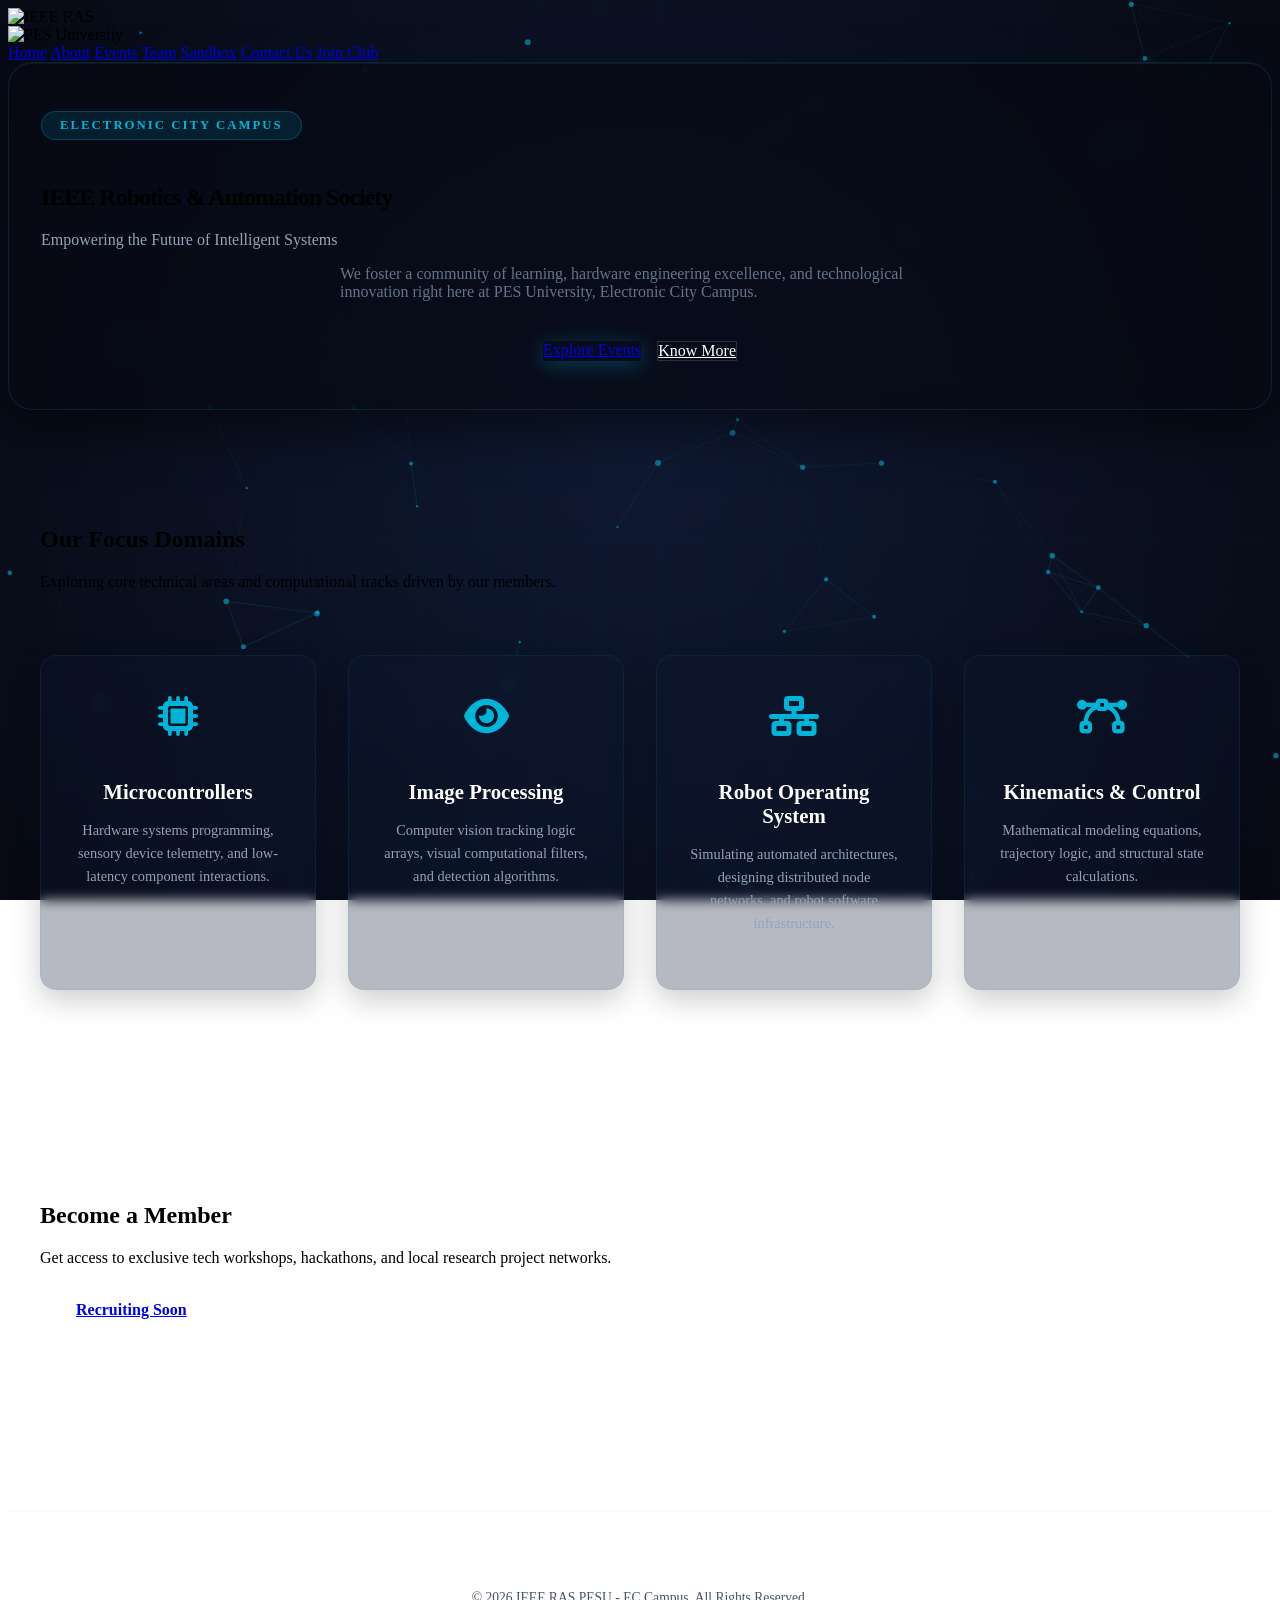
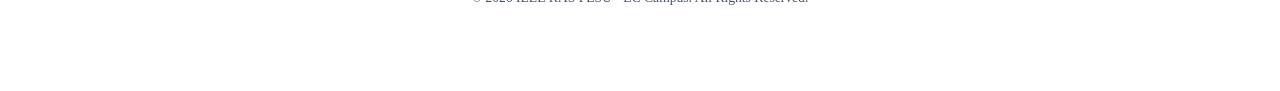
==== templates/index.html @ 51c17a62 "Change recruitment link text from 'We are Recruiting' to 'Recruiting Soon'" ====
<!DOCTYPE html>
<html lang="en">
<head>
    <meta charset="UTF-8">
    <meta name="viewport" content="width=device-width, initial-scale=1.0">
    <title>IEEE RAS EC Campus | Home</title>
    <link rel="stylesheet" href="{{ url_for('static', filename='style.css') }}">
    <link rel="preconnect" href="https://fonts.googleapis.com">
    <link rel="preconnect" href="https://fonts.gstatic.com" crossorigin>
    <link href="https://fonts.googleapis.com/css2?family=Plus+Jakarta+Sans:wght@400;500;600;700;800&display=swap" rel="stylesheet">
    <link rel="stylesheet" href="https://cdnjs.cloudflare.com/ajax/libs/font-awesome/6.4.2/css/all.min.css">
    <style>
        /* Advanced Cybernetic Blueprint Layout */
        #bg-canvas {
            position: fixed;
            top: 0;
            left: 0;
            width: 100%;
            height: 100%;
            z-index: -1;
            background: radial-gradient(circle at center, #0f1932 0%, #070a14 100%);
        }
        
        .hero-content {
            border: 1px solid rgba(0, 180, 216, 0.15) !important;
            box-shadow: 0 20px 50px rgba(0, 0, 0, 0.5), inset 0 1px 0 rgba(255, 255, 255, 0.05);
            background: rgba(7, 10, 20, 0.75) !important;
        }

        .domain-card {
            background: rgba(15, 25, 50, 0.3) !important;
            border: 1px solid rgba(0, 180, 216, 0.1) !important;
            box-shadow: 0 10px 30px rgba(0, 0, 0, 0.2);
            transition: all 0.4s cubic-bezier(0.16, 1, 0.3, 1) !important;
        }

        .domain-card:hover {
            transform: translateY(-5px);
            border-color: rgba(0, 180, 216, 0.5) !important;
            box-shadow: 0 15px 40px rgba(0, 180, 216, 0.15);
        }

        /* --- CONTACT US MODAL STYLES --- */
        .modal-overlay {
            position: fixed;
            top: 0;
            left: 0;
            width: 100vw;
            height: 100vh;
            background: rgba(5, 8, 17, 0.85);
            backdrop-filter: blur(8px);
            z-index: 9999;
            display: flex;
            align-items: center;
            justify-content: center;
            opacity: 0;
            visibility: hidden;
            transition: all 0.3s ease-in-out;
        }

        .modal-overlay.active {
            opacity: 1;
            visibility: visible;
        }

        .contact-modal {
            background: #0b1220;
            border: 1px solid rgba(0, 180, 216, 0.3);
            border-radius: 20px;
            padding: 2.5rem;
            width: 90%;
            max-width: 480px;
            position: relative;
            box-shadow: 0 25px 50px rgba(0, 0, 0, 0.7), 0 0 20px rgba(0, 180, 216, 0.2);
            transform: translateY(20px) scale(0.95);
            transition: all 0.3s cubic-bezier(0.16, 1, 0.3, 1);
        }

        .modal-overlay.active .contact-modal {
            transform: translateY(0) scale(1);
        }

        .modal-close {
            position: absolute;
            top: 1.25rem;
            right: 1.25rem;
            background: rgba(255, 255, 255, 0.05);
            border: 1px solid rgba(255, 255, 255, 0.1);
            color: #94a3b8;
            font-size: 1.2rem;
            width: 32px;
            height: 32px;
            border-radius: 50%;
            cursor: pointer;
            display: flex;
            align-items: center;
            justify-content: center;
            transition: all 0.2s ease;
        }

        .modal-close:hover {
            color: #fff;
            background: rgba(239, 68, 68, 0.2);
            border-color: rgba(239, 68, 68, 0.4);
        }

        .form-group {
            margin-bottom: 1.2rem;
            text-align: left;
        }

        .form-group label {
            display: block;
            font-size: 0.85rem;
            color: #94a3b8;
            margin-bottom: 0.4rem;
            font-weight: 600;
        }

        .form-control {
            width: 100%;
            padding: 12px 16px;
            background: rgba(15, 25, 50, 0.6);
            border: 1px solid rgba(0, 180, 216, 0.2);
            border-radius: 10px;
            color: #fff;
            font-size: 0.95rem;
            outline: none;
            transition: border-color 0.2s;
            font-family: inherit;
        }

        .form-control:focus {
            border-color: #00b4d8;
            box-shadow: 0 0 10px rgba(0, 180, 216, 0.2);
        }

        textarea.form-control {
            resize: vertical;
            min-height: 100px;
        }
    </style>
</head>
<body>

    <canvas id="bg-canvas"></canvas>

    <header class="navbar">
        <div class="logo-wrapper">
            <div class="logo-container">
                <img src="https://cdn.brandfetch.io/idyeOpla1i/w/128/h/47/theme/dark/logo.png?c=1bxid64Mup7aczewSAYMX&t=1781723057959" alt="IEEE RAS" class="logo-img-ras">
                <div class="logo-divider"></div>
                <img src="https://cdn.brandfetch.io/idmoEW6P4D/w/155/h/72/theme/dark/logo.png?c=1bxid64Mup7aczewSAYMX&t=1718704217023" alt="PES University" class="logo-img-pes">
            </div>
        </div>
        <nav>
            <a href="/" class="active">Home</a>
            <a href="/about">About</a>
            <a href="/events">Events</a>
            <a href="/team">Team</a>
            <a href="/sandbox">Sandbox</a>
            <a href="javascript:void(0)" class="btn-nav" id="contactBtn">Contact Us</a>
            <a href="/#join" class="btn-nav">Join Club</a>
        </nav>
    </header>

    <section id="home" class="hero">
        <div class="hero-content" style="backdrop-filter: blur(12px); padding: 3rem 2rem; border-radius: 24px;">
            <div class="badge" style="background: rgba(0, 180, 216, 0.12); color: #00b4d8; padding: 6px 18px; border-radius: 30px; font-weight: 700; font-size: 0.8rem; display: inline-block; margin-bottom: 1.5rem; letter-spacing: 2px; border: 1px solid rgba(0, 180, 216, 0.25);">ELECTRONIC CITY CAMPUS</div>
            <h1 style="letter-spacing: -1px; font-weight: 800;">IEEE Robotics & Automation Society</h1>
            <p class="hero-tagline" style="color: #94a3b8; font-weight: 500;">Empowering the Future of Intelligent Systems</p>
            <p class="section-desc" style="color: #64748b; max-width: 600px; margin: 0 auto;">We foster a community of learning, hardware engineering excellence, and technological innovation right here at PES University, Electronic City Campus.</p>
            <div class="hero-buttons" style="margin-top: 2.5rem; display: flex; gap: 1rem; justify-content: center;">
                <a href="/events" class="btn-primary" style="box-shadow: 0 4px 20px rgba(0, 180, 216, 0.3);">Explore Events</a>
                <a href="/about" class="btn-primary" style="background: transparent; border: 1px solid rgba(255,255,255,0.15); color: #fff;">Know More</a>
            </div>
        </div>
    </section>

    <section id="domains" class="section domains-section" style="padding: 6rem 2rem;">
        <h2 class="section-title">Our Focus Domains</h2>
        <p class="section-desc">Exploring core technical areas and computational tracks driven by our members.</p>
        
        <div class="domains-grid" style="display: grid; grid-template-columns: repeat(auto-fit, minmax(260px, 1fr)); gap: 2rem; margin-top: 4rem;">
            <div class="domain-card" style="padding: 2.5rem 2rem; border-radius: 16px; text-align: center; backdrop-filter: blur(6px);">
                <i class="fa-solid fa-microchip" style="font-size: 2.5rem; color: #00b4d8; margin-bottom: 1.5rem;"></i>
                <h3 style="font-size: 1.3rem; margin-bottom: 0.75rem; color: #fff; font-weight: 700;">Microcontrollers</h3>
                <p style="color: #94a3b8; font-size: 0.9rem; line-height: 1.6;">Hardware systems programming, sensory device telemetry, and low-latency component interactions.</p>
            </div>
            <div class="domain-card" style="padding: 2.5rem 2rem; border-radius: 16px; text-align: center; backdrop-filter: blur(6px);">
                <i class="fa-solid fa-eye" style="font-size: 2.5rem; color: #00b4d8; margin-bottom: 1.5rem;"></i>
                <h3 style="font-size: 1.3rem; margin-bottom: 0.75rem; color: #fff; font-weight: 700;">Image Processing</h3>
                <p style="color: #94a3b8; font-size: 0.9rem; line-height: 1.6;">Computer vision tracking logic arrays, visual computational filters, and detection algorithms.</p>
            </div>
            <div class="domain-card" style="padding: 2.5rem 2rem; border-radius: 16px; text-align: center; backdrop-filter: blur(6px);">
                <i class="fa-solid fa-network-wired" style="font-size: 2.5rem; color: #00b4d8; margin-bottom: 1.5rem;"></i>
                <h3 style="font-size: 1.3rem; margin-bottom: 0.75rem; color: #fff; font-weight: 700;">Robot Operating System</h3>
                <p style="color: #94a3b8; font-size: 0.9rem; line-height: 1.6;">Simulating automated architectures, designing distributed node networks, and robot software infrastructure.</p>
            </div>
            <div class="domain-card" style="padding: 2.5rem 2rem; border-radius: 16px; text-align: center; backdrop-filter: blur(6px);">
                <i class="fa-solid fa-bezier-curve" style="font-size: 2.5rem; color: #00b4d8; margin-bottom: 1.5rem;"></i>
                <h3 style="font-size: 1.3rem; margin-bottom: 0.75rem; color: #fff; font-weight: 700;">Kinematics & Control</h3>
                <p style="color: #94a3b8; font-size: 0.9rem; line-height: 1.6;">Mathematical modeling equations, trajectory logic, and structural state calculations.</p>
            </div>
        </div>
    </section>

    <section id="join" class="section" style="padding: 6rem 2rem;">
        <h2 class="section-title">Become a Member</h2>
        <p class="section-desc">Get access to exclusive tech workshops, hackathons, and local research project networks.</p>
        <br>
        <a href="https://docs.google.com/forms/d/e/1FAIpQLSfCvPW05ajdeCPDAQMw1nj2JkaA1scZo531dCYA7ZhqiXmShA/viewform?usp=publish-editor" target="_blank" rel="noopener" class="btn-primary" style="padding: 14px 36px; font-weight: 700;">Recruiting Soon</a>
    </section>

    <div class="modal-overlay" id="contactModal">
        <div class="contact-modal">
            <button class="modal-close" id="closeContactModal">&times;</button>
            <h2 style="color: #fff; font-size: 1.5rem; font-weight: 700; margin-bottom: 0.5rem;">Get in Touch</h2>
            <p style="color: #94a3b8; font-size: 0.85rem; margin-bottom: 1.5rem;">Have questions or queries? Send us a message.</p>
            
            <form id="contactForm" onsubmit="event.preventDefault(); alert('Message submitted successfully!'); document.getElementById('contactModal').classList.remove('active');">
                <div class="form-group">
                    <label for="contactName">Full Name</label>
                    <input type="text" id="contactName" class="form-control" placeholder="Enter your name" required>
                </div>
                <div class="form-group">
                    <label for="contactSRN">SRN</label>
                    <input type="text" id="contactSRN" class="form-control" placeholder="PES2UGXXXXXXX" required>
                </div>
                <div class="form-group">
                    <label for="contactEmail">Email Address</label>
                    <input type="email" id="contactEmail" class="form-control" placeholder="name@gmail.com or name@pes.edu" required>
                </div>
                <div class="form-group">
                    <label for="contactMessage">Message</label>
                    <textarea id="contactMessage" class="form-control" placeholder="Write your message..." required></textarea>
                </div>
                <button type="submit" class="btn-primary" style="width: 100%; margin-top: 1rem; padding: 12px; font-weight: 700;">Send Message</button>
            </form>
        </div>
    </div>

    <footer style="text-align: center; padding: 4rem 2rem; color: #475569; font-size: 0.85rem; border-top: 1px solid rgba(0, 180, 216, 0.05); margin-top: 6rem;">
        <p>&copy; 2026 IEEE RAS PESU - EC Campus. All Rights Reserved.</p>
    </footer>

    <script>
        const canvas = document.getElementById('bg-canvas');
        const ctx = canvas.getContext('2d');
        let points = [];
        const maxDist = 150;
        let mouse = { x: null, y: null };

        function initCanvas() {
            canvas.width = window.innerWidth;
            canvas.height = window.innerHeight;
            points = [];
            const count = Math.floor((canvas.width * canvas.height) / 18000);
            for (let i = 0; i < count; i++) {
                points.push({
                    x: Math.random() * canvas.width,
                    y: Math.random() * canvas.height,
                    vx: (Math.random() - 0.5) * 0.5,
                    vy: (Math.random() - 0.5) * 0.5,
                    r: Math.random() * 2 + 1
                });
            }
        }

        window.addEventListener('resize', initCanvas);
        window.addEventListener('mousemove', (e) => { mouse.x = e.clientX; mouse.y = e.clientY; });
        window.addEventListener('mouseleave', () => { mouse.x = null; mouse.y = null; });

        function drawGrid() {
            ctx.strokeStyle = 'rgba(0, 180, 216, 0.03)';
            ctx.lineWidth = 1;
            const gridSize = 60;
            for (let x = 0; x < canvas.width; x += gridSize) {
                ctx.beginPath(); ctx.moveTo(x, 0); ctx.lineTo(x, canvas.height); ctx.stroke();
            }
            for (let y = 0; y < canvas.height; y += gridSize) {
                ctx.beginPath(); ctx.moveTo(0, y); ctx.lineTo(canvas.width, y); ctx.stroke();
            }
        }

        function renderEngine() {
            ctx.clearRect(0, 0, canvas.width, canvas.height);
            drawGrid();

            // Render Nodes and Dynamic Vector Linkages
            for (let i = 0; i < points.length; i++) {
                let p = points[i];
                p.x += p.vx;
                p.y += p.vy;

                if (p.x < 0 || p.x > canvas.width) p.vx *= -1;
                if (p.y < 0 || p.y > canvas.height) p.vy *= -1;

                // Mouse Attractor interaction logic
                if (mouse.x !== null && mouse.y !== null) {
                    let dx = mouse.x - p.x;
                    let dy = mouse.y - p.y;
                    let d = Math.hypot(dx, dy);
                    if (d < 200) {
                        p.x += dx * 0.02;
                        p.y += dy * 0.02;
                    }
                }

                ctx.beginPath();
                ctx.arc(p.x, p.y, p.r, 0, Math.PI * 2);
                ctx.fillStyle = 'rgba(0, 180, 216, 0.6)';
                ctx.fill();

                for (let j = i + 1; j < points.length; j++) {
                    let p2 = points[j];
                    let dist = Math.hypot(p.x - p2.x, p.y - p2.y);
                    if (dist < maxDist) {
                        ctx.beginPath();
                        ctx.moveTo(p.x, p.y);
                        ctx.lineTo(p2.x, p2.y);
                        ctx.strokeStyle = `rgba(0, 180, 216, ${0.25 * (1 - dist / maxDist)})`;
                        ctx.lineWidth = 0.8;
                        ctx.stroke();
                    }
                }
            }
            requestAnimationFrame(renderEngine);
        }

        initCanvas();
        renderEngine();

        /* --- CONTACT MODAL SCRIPT LOGIC --- */
        const contactBtn = document.getElementById('contactBtn');
        const contactModal = document.getElementById('contactModal');
        const closeContactModal = document.getElementById('closeContactModal');

        if (contactBtn && contactModal && closeContactModal) {
            contactBtn.addEventListener('click', (e) => {
                e.preventDefault();
                contactModal.classList.add('active');
            });

            closeContactModal.addEventListener('click', () => {
                contactModal.classList.remove('active');
            });

            contactModal.addEventListener('click', (e) => {
                if (e.target === contactModal) {
                    contactModal.classList.remove('active');
                }
            });
        }
    </script>
    
    <script src="static/script.js"></script>
</body>
</html>
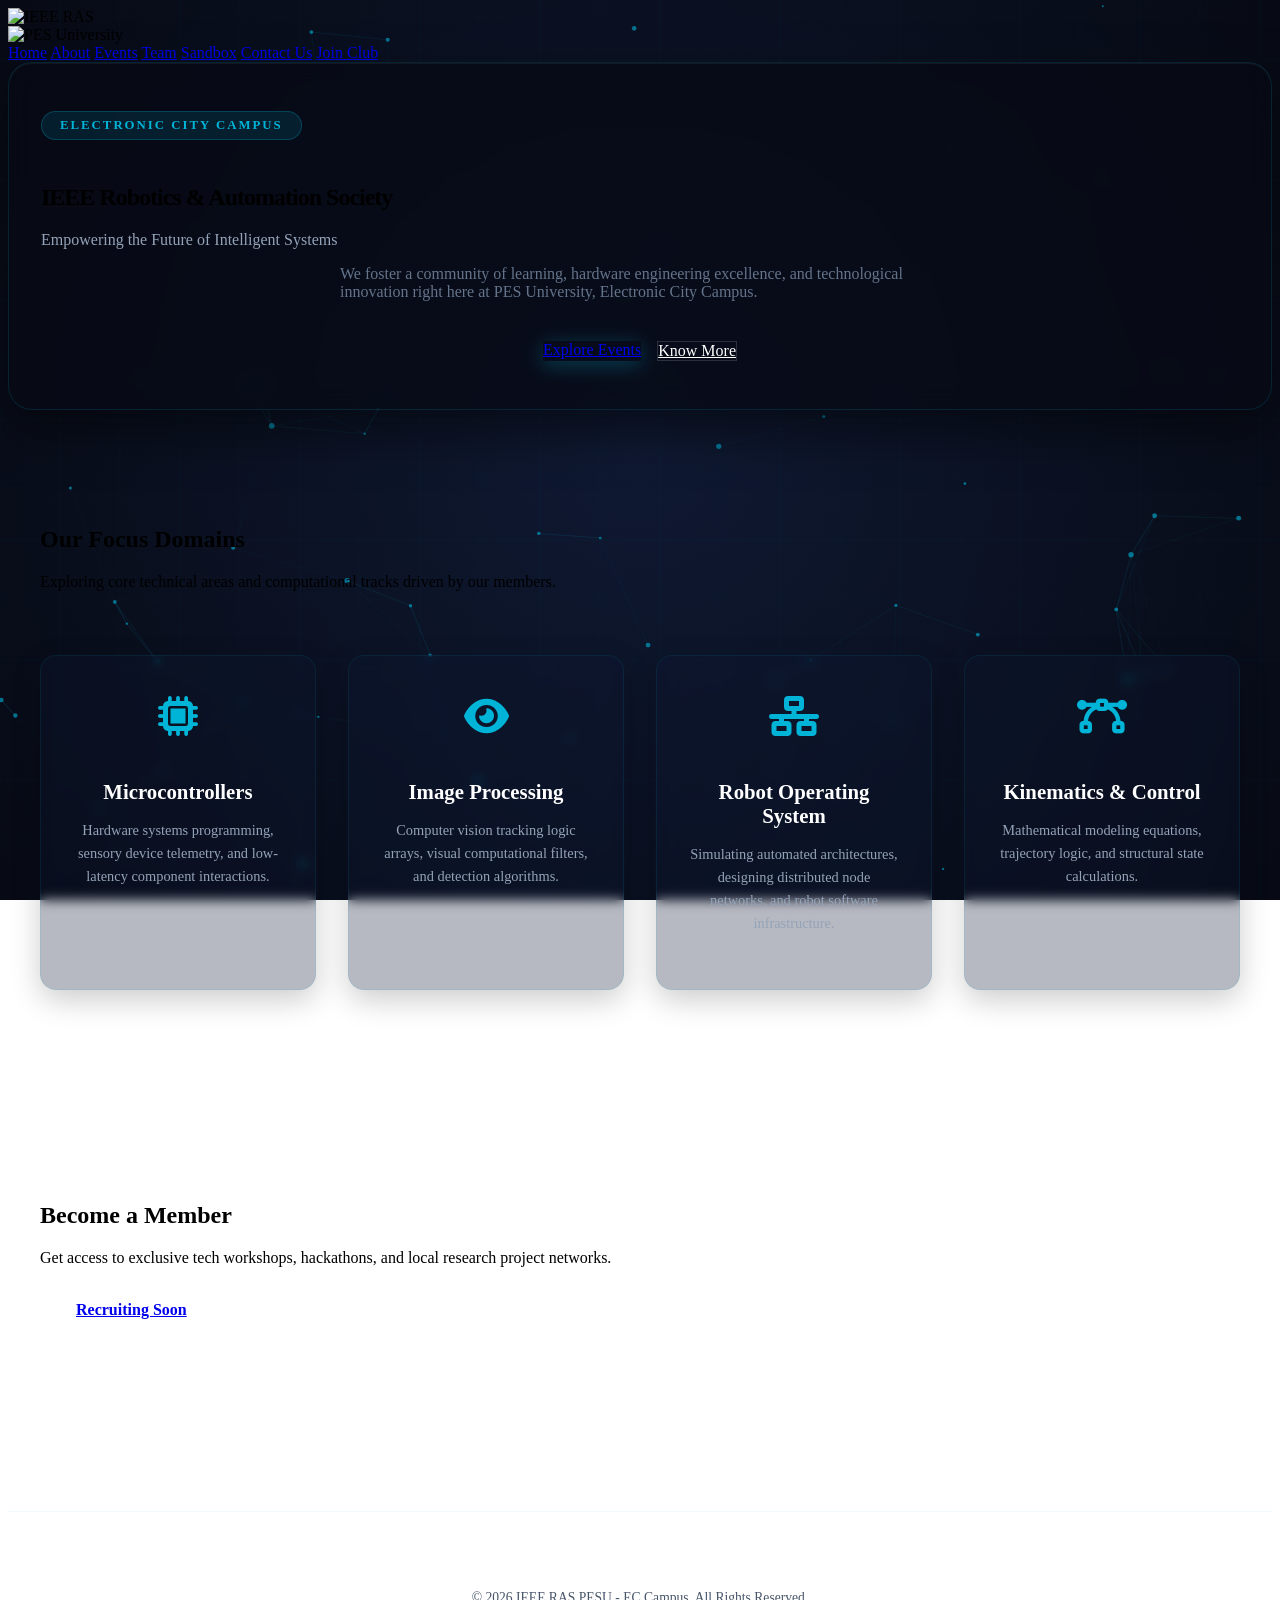
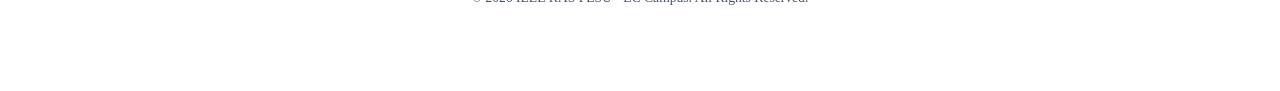
==== commit 7b6a4b89: "Update contact button styling and ID" ====
--- a/templates/index.html
+++ b/templates/index.html
@@ -235,7 +235,7 @@
                     <label for="contactMessage">Message</label>
                     <textarea id="contactMessage" class="form-control" placeholder="Write your message..." required></textarea>
                 </div>
-                <button type="submit" class="btn-primary" style="width: 100%; margin-top: 1rem; padding: 12px; font-weight: 700;">Send Message</button>
+                <button type="submit" id="contactSubmitBtn" class="btn-primary" style="width: 100%; margin-top: 1rem; padding: 12px; font-weight: 700; background: #3b82f6; box-shadow: 0 4px 20px rgba(59, 130, 246, 0.4); border: none;">Send Message</button>
             </form>
         </div>
     </div>
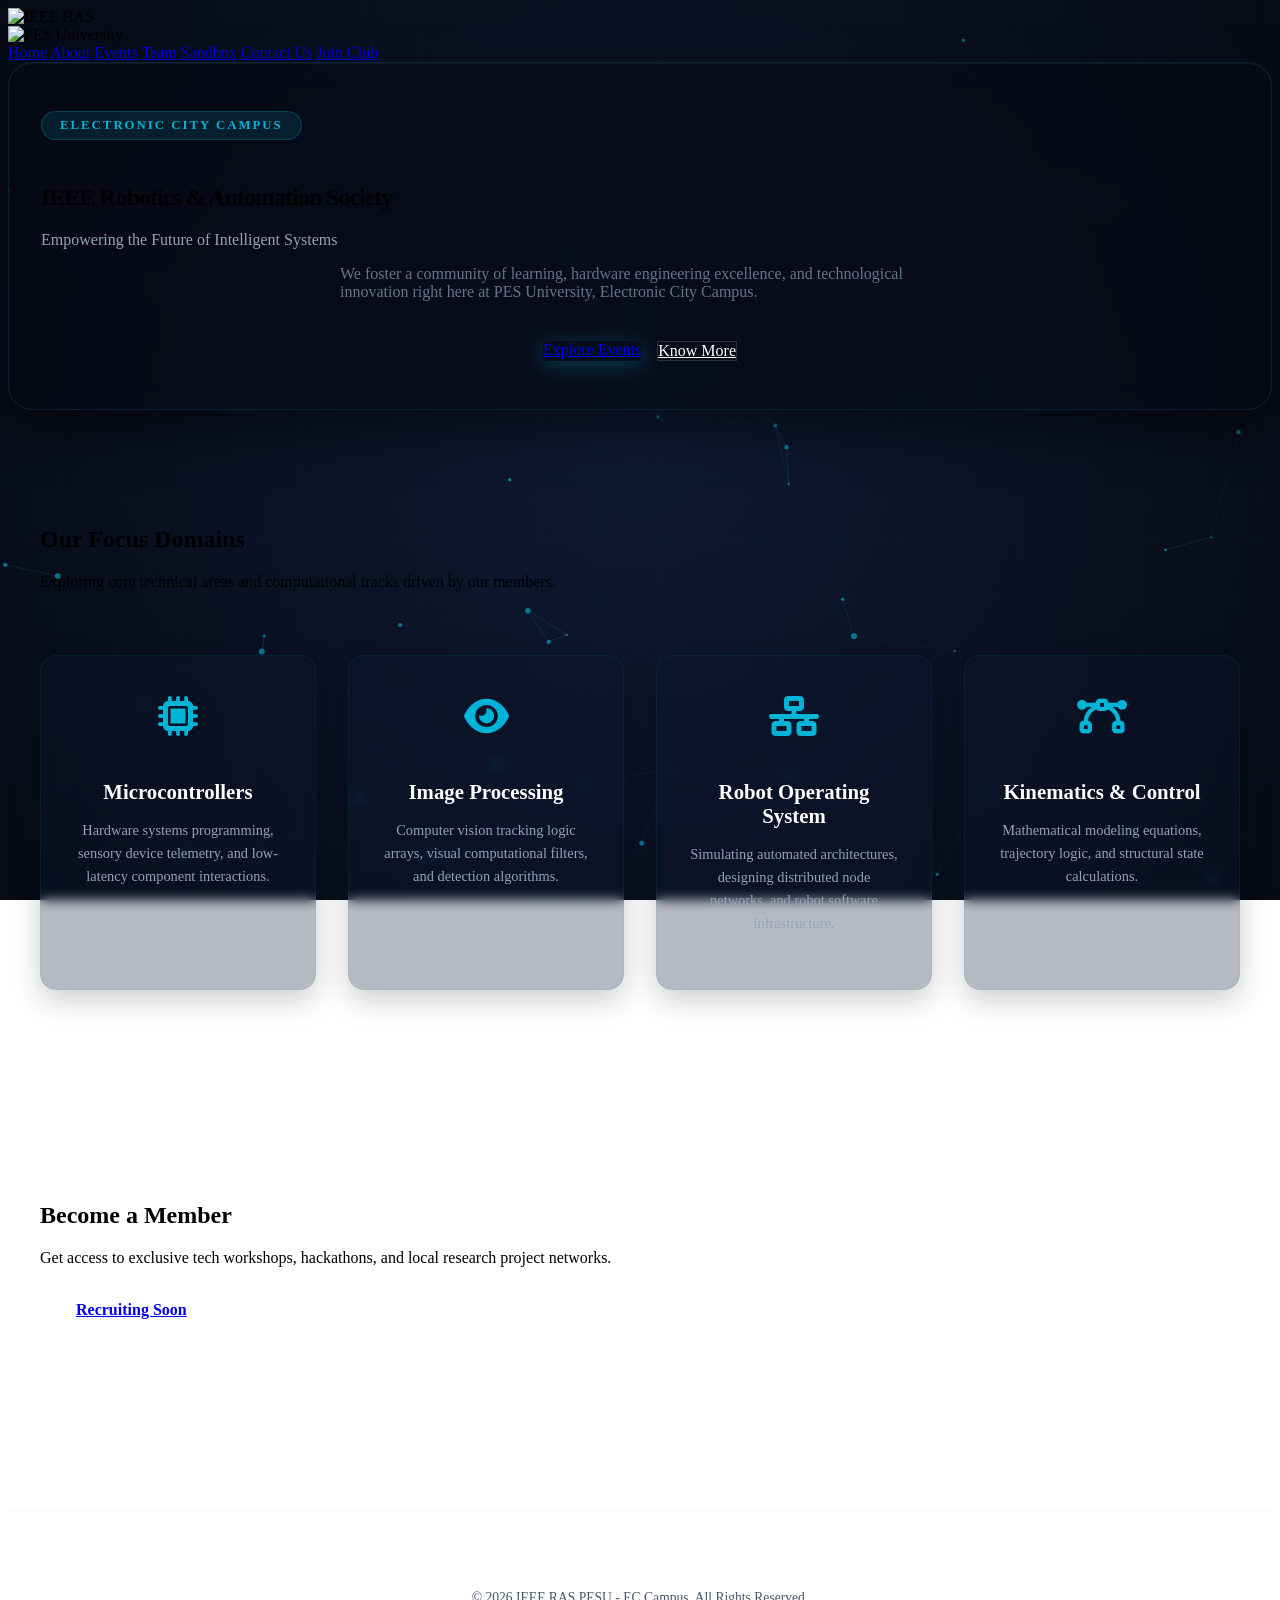
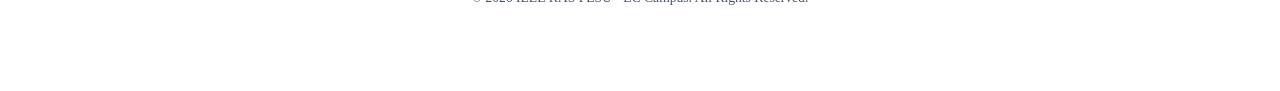
==== commit 62f33eb5: "Update recruitment form link in index.html" ====
--- a/templates/index.html
+++ b/templates/index.html
@@ -209,7 +209,7 @@
         <h2 class="section-title">Become a Member</h2>
         <p class="section-desc">Get access to exclusive tech workshops, hackathons, and local research project networks.</p>
         <br>
-        <a href="https://docs.google.com/forms/d/e/1FAIpQLSfCvPW05ajdeCPDAQMw1nj2JkaA1scZo531dCYA7ZhqiXmShA/viewform?usp=publish-editor" target="_blank" rel="noopener" class="btn-primary" style="padding: 14px 36px; font-weight: 700;">Recruiting Soon</a>
+        <a href="https://docs.google.com/forms/d/e/1FAIpQLSed5wta-L01yy-rkL9M6FZO80_UtmdYlsEFXnKx9zRaRHwqwQ/viewform?usp=header" target="_blank" rel="noopener" class="btn-primary" style="padding: 14px 36px; font-weight: 700;">Recruiting Soon</a>
     </section>
 
     <div class="modal-overlay" id="contactModal">
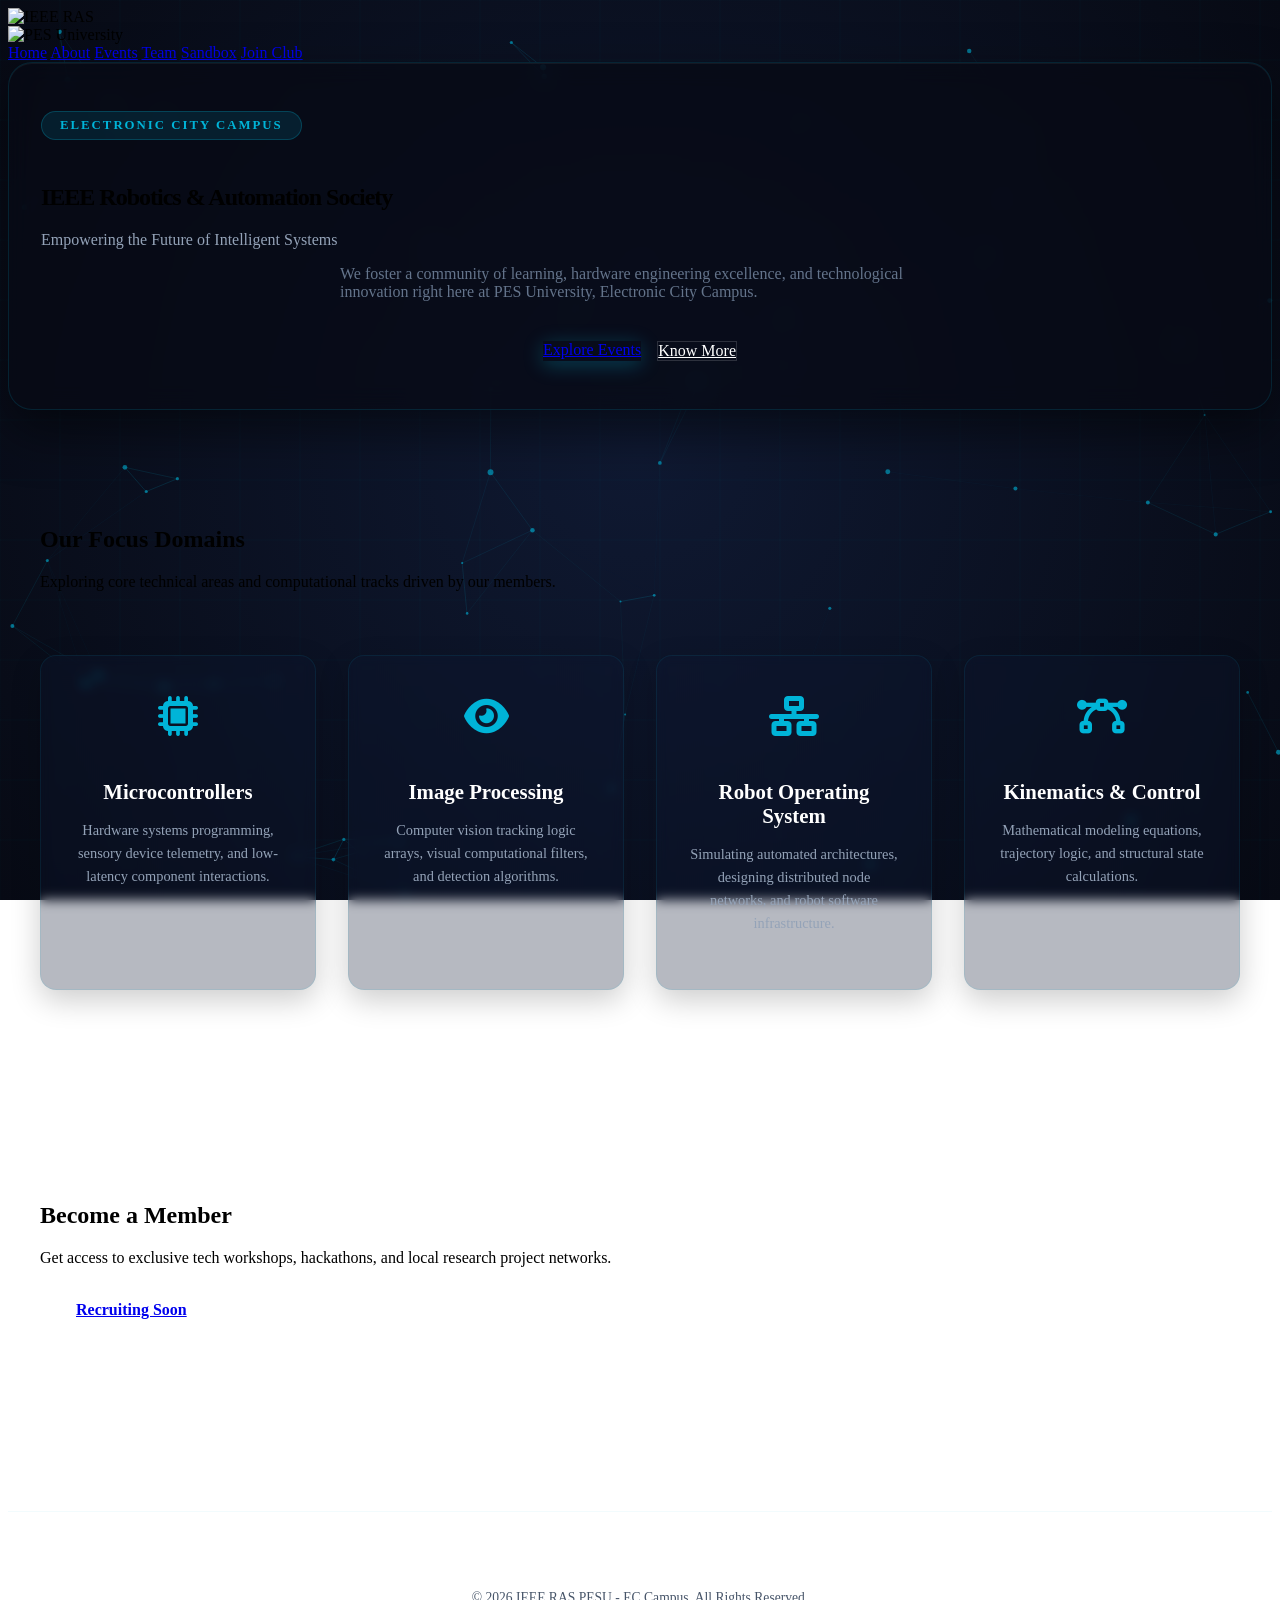
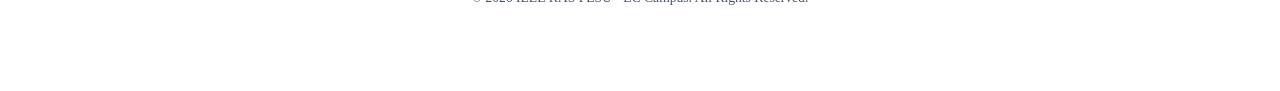
==== commit 80c69f66: "Remove contact modal implementation Removed contact modal HTML, styles, and related JavaScript logic" ====
--- a/templates/index.html
+++ b/templates/index.html
@@ -39,106 +39,6 @@
             border-color: rgba(0, 180, 216, 0.5) !important;
             box-shadow: 0 15px 40px rgba(0, 180, 216, 0.15);
         }
-
-        /* --- CONTACT US MODAL STYLES --- */
-        .modal-overlay {
-            position: fixed;
-            top: 0;
-            left: 0;
-            width: 100vw;
-            height: 100vh;
-            background: rgba(5, 8, 17, 0.85);
-            backdrop-filter: blur(8px);
-            z-index: 9999;
-            display: flex;
-            align-items: center;
-            justify-content: center;
-            opacity: 0;
-            visibility: hidden;
-            transition: all 0.3s ease-in-out;
-        }
-
-        .modal-overlay.active {
-            opacity: 1;
-            visibility: visible;
-        }
-
-        .contact-modal {
-            background: #0b1220;
-            border: 1px solid rgba(0, 180, 216, 0.3);
-            border-radius: 20px;
-            padding: 2.5rem;
-            width: 90%;
-            max-width: 480px;
-            position: relative;
-            box-shadow: 0 25px 50px rgba(0, 0, 0, 0.7), 0 0 20px rgba(0, 180, 216, 0.2);
-            transform: translateY(20px) scale(0.95);
-            transition: all 0.3s cubic-bezier(0.16, 1, 0.3, 1);
-        }
-
-        .modal-overlay.active .contact-modal {
-            transform: translateY(0) scale(1);
-        }
-
-        .modal-close {
-            position: absolute;
-            top: 1.25rem;
-            right: 1.25rem;
-            background: rgba(255, 255, 255, 0.05);
-            border: 1px solid rgba(255, 255, 255, 0.1);
-            color: #94a3b8;
-            font-size: 1.2rem;
-            width: 32px;
-            height: 32px;
-            border-radius: 50%;
-            cursor: pointer;
-            display: flex;
-            align-items: center;
-            justify-content: center;
-            transition: all 0.2s ease;
-        }
-
-        .modal-close:hover {
-            color: #fff;
-            background: rgba(239, 68, 68, 0.2);
-            border-color: rgba(239, 68, 68, 0.4);
-        }
-
-        .form-group {
-            margin-bottom: 1.2rem;
-            text-align: left;
-        }
-
-        .form-group label {
-            display: block;
-            font-size: 0.85rem;
-            color: #94a3b8;
-            margin-bottom: 0.4rem;
-            font-weight: 600;
-        }
-
-        .form-control {
-            width: 100%;
-            padding: 12px 16px;
-            background: rgba(15, 25, 50, 0.6);
-            border: 1px solid rgba(0, 180, 216, 0.2);
-            border-radius: 10px;
-            color: #fff;
-            font-size: 0.95rem;
-            outline: none;
-            transition: border-color 0.2s;
-            font-family: inherit;
-        }
-
-        .form-control:focus {
-            border-color: #00b4d8;
-            box-shadow: 0 0 10px rgba(0, 180, 216, 0.2);
-        }
-
-        textarea.form-control {
-            resize: vertical;
-            min-height: 100px;
-        }
     </style>
 </head>
 <body>
@@ -159,7 +59,6 @@
             <a href="/events">Events</a>
             <a href="/team">Team</a>
             <a href="/sandbox">Sandbox</a>
-            <a href="javascript:void(0)" class="btn-nav" id="contactBtn">Contact Us</a>
             <a href="/#join" class="btn-nav">Join Club</a>
         </nav>
     </header>
@@ -209,36 +108,8 @@
         <h2 class="section-title">Become a Member</h2>
         <p class="section-desc">Get access to exclusive tech workshops, hackathons, and local research project networks.</p>
         <br>
-        <a href="https://docs.google.com/forms/d/e/1FAIpQLSed5wta-L01yy-rkL9M6FZO80_UtmdYlsEFXnKx9zRaRHwqwQ/viewform?usp=header" target="_blank" rel="noopener" class="btn-primary" style="padding: 14px 36px; font-weight: 700;">Recruiting Soon</a>
+        <a href="https://docs.google.com/forms/d/e/1FAIpQLSfCvPW05ajdeCPDAQMw1nj2JkaA1scZo531dCYA7ZhqiXmShA/viewform?usp=publish-editor" target="_blank" rel="noopener" class="btn-primary" style="padding: 14px 36px; font-weight: 700;">Recruiting Soon</a>
     </section>
-
-    <div class="modal-overlay" id="contactModal">
-        <div class="contact-modal">
-            <button class="modal-close" id="closeContactModal">&times;</button>
-            <h2 style="color: #fff; font-size: 1.5rem; font-weight: 700; margin-bottom: 0.5rem;">Get in Touch</h2>
-            <p style="color: #94a3b8; font-size: 0.85rem; margin-bottom: 1.5rem;">Have questions or queries? Send us a message.</p>
-            
-            <form id="contactForm" onsubmit="event.preventDefault(); alert('Message submitted successfully!'); document.getElementById('contactModal').classList.remove('active');">
-                <div class="form-group">
-                    <label for="contactName">Full Name</label>
-                    <input type="text" id="contactName" class="form-control" placeholder="Enter your name" required>
-                </div>
-                <div class="form-group">
-                    <label for="contactSRN">SRN</label>
-                    <input type="text" id="contactSRN" class="form-control" placeholder="PES2UGXXXXXXX" required>
-                </div>
-                <div class="form-group">
-                    <label for="contactEmail">Email Address</label>
-                    <input type="email" id="contactEmail" class="form-control" placeholder="name@gmail.com or name@pes.edu" required>
-                </div>
-                <div class="form-group">
-                    <label for="contactMessage">Message</label>
-                    <textarea id="contactMessage" class="form-control" placeholder="Write your message..." required></textarea>
-                </div>
-                <button type="submit" id="contactSubmitBtn" class="btn-primary" style="width: 100%; margin-top: 1rem; padding: 12px; font-weight: 700; background: #3b82f6; box-shadow: 0 4px 20px rgba(59, 130, 246, 0.4); border: none;">Send Message</button>
-            </form>
-        </div>
-    </div>
 
     <footer style="text-align: center; padding: 4rem 2rem; color: #475569; font-size: 0.85rem; border-top: 1px solid rgba(0, 180, 216, 0.05); margin-top: 6rem;">
         <p>&copy; 2026 IEEE RAS PESU - EC Campus. All Rights Reserved.</p>
@@ -330,28 +201,6 @@
 
         initCanvas();
         renderEngine();
-
-        /* --- CONTACT MODAL SCRIPT LOGIC --- */
-        const contactBtn = document.getElementById('contactBtn');
-        const contactModal = document.getElementById('contactModal');
-        const closeContactModal = document.getElementById('closeContactModal');
-
-        if (contactBtn && contactModal && closeContactModal) {
-            contactBtn.addEventListener('click', (e) => {
-                e.preventDefault();
-                contactModal.classList.add('active');
-            });
-
-            closeContactModal.addEventListener('click', () => {
-                contactModal.classList.remove('active');
-            });
-
-            contactModal.addEventListener('click', (e) => {
-                if (e.target === contactModal) {
-                    contactModal.classList.remove('active');
-                }
-            });
-        }
     </script>
     
     <script src="static/script.js"></script>
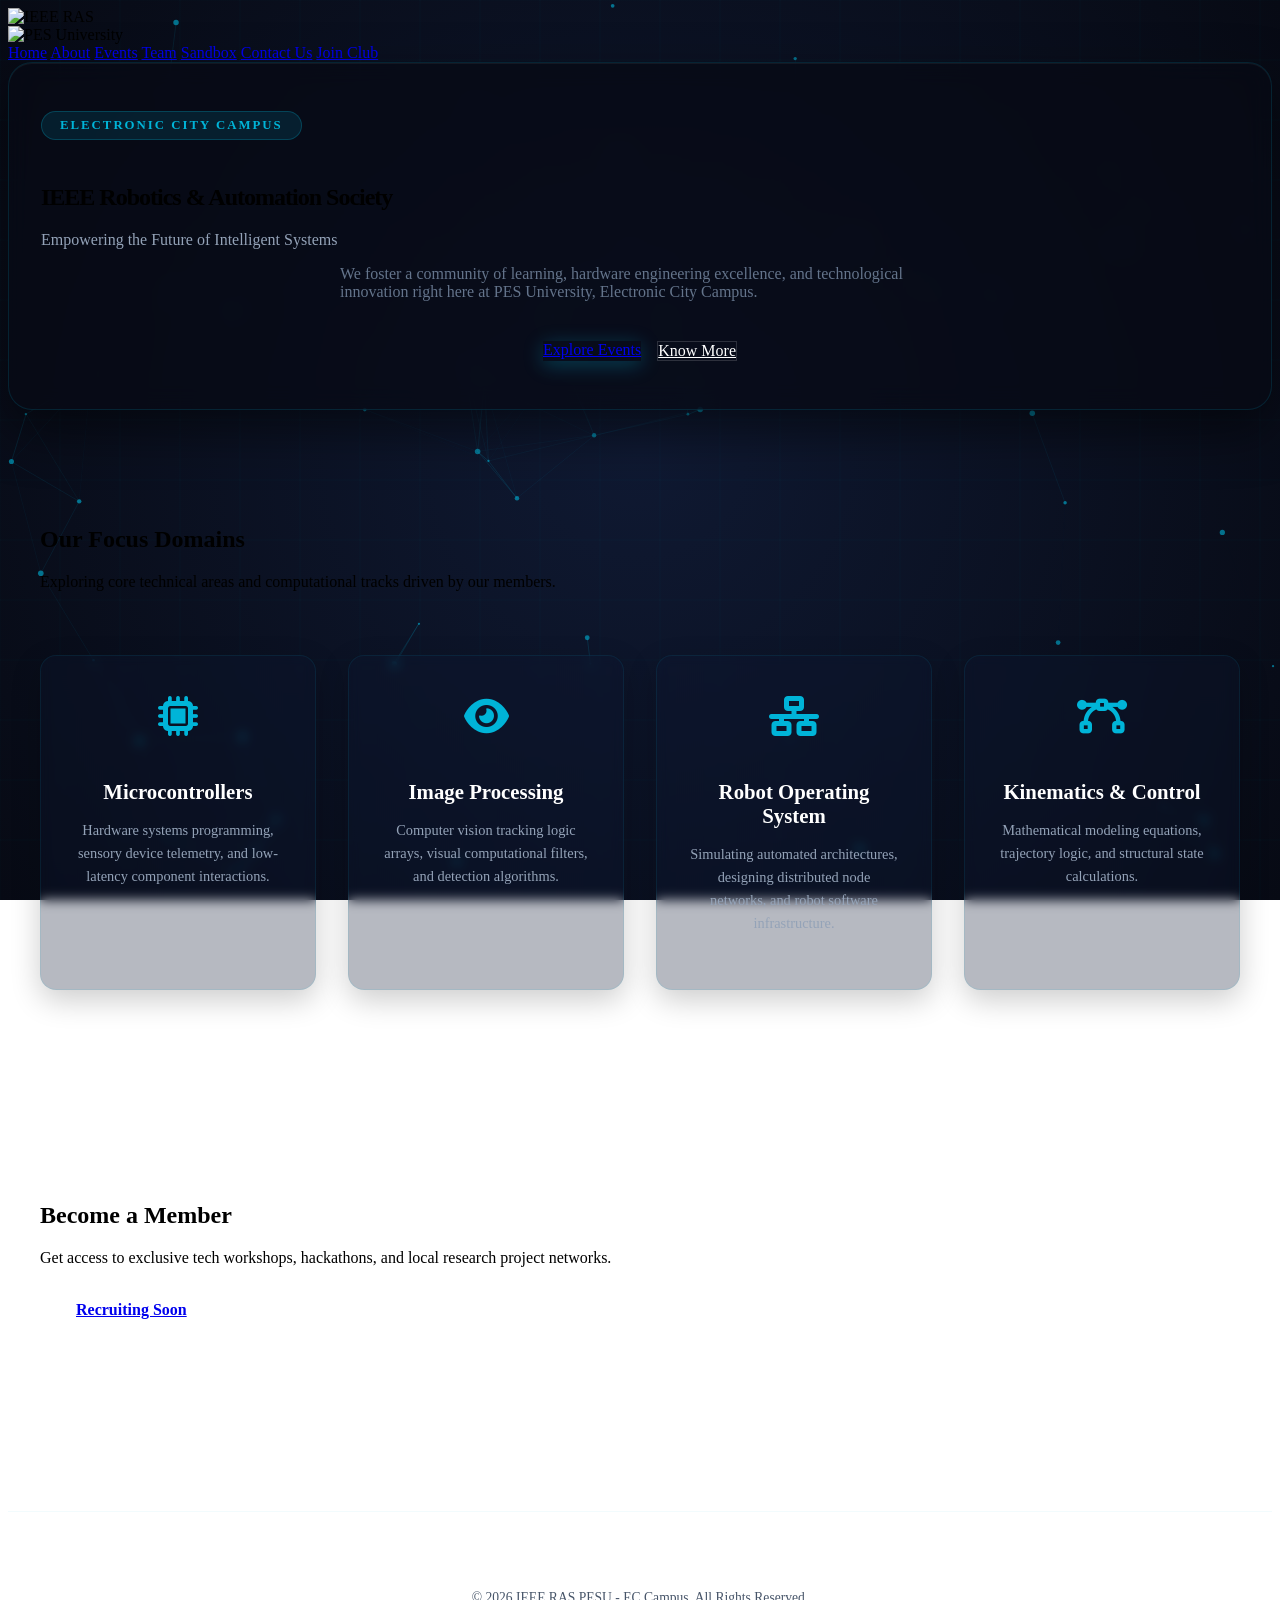
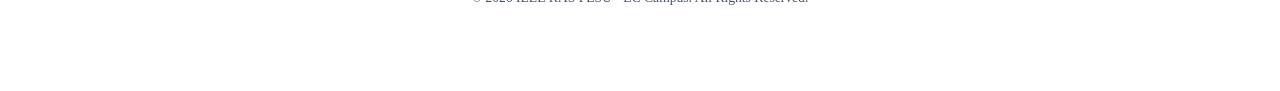
==== commit bf52e131: "Implement contact modal with styles and script Added styles and functionality for a contact modal." ====
--- a/templates/index.html
+++ b/templates/index.html
@@ -39,6 +39,114 @@
             border-color: rgba(0, 180, 216, 0.5) !important;
             box-shadow: 0 15px 40px rgba(0, 180, 216, 0.15);
         }
+
+        /* --- CONTACT US MODAL STYLES --- */
+        .modal-overlay {
+            position: fixed;
+            top: 0;
+            left: 0;
+            width: 100vw;
+            height: 100vh;
+            background: rgba(5, 8, 17, 0.85);
+            backdrop-filter: blur(8px);
+            z-index: 9999;
+            display: flex;
+            align-items: center;
+            justify-content: center;
+            opacity: 0;
+            visibility: hidden;
+            transition: all 0.3s ease-in-out;
+        }
+
+        .modal-overlay.active {
+            opacity: 1;
+            visibility: visible;
+        }
+
+        .contact-modal {
+            background: #0b1220;
+            border: 1px solid rgba(0, 180, 216, 0.3);
+            border-radius: 20px;
+            padding: 2.5rem;
+            width: 90%;
+            max-width: 420px;
+            position: relative;
+            box-shadow: 0 25px 50px rgba(0, 0, 0, 0.7), 0 0 20px rgba(0, 180, 216, 0.2);
+            transform: translateY(20px) scale(0.95);
+            transition: all 0.3s cubic-bezier(0.16, 1, 0.3, 1);
+        }
+
+        .modal-overlay.active .contact-modal {
+            transform: translateY(0) scale(1);
+        }
+
+        .modal-close {
+            position: absolute;
+            top: 1.25rem;
+            right: 1.25rem;
+            background: rgba(255, 255, 255, 0.05);
+            border: 1px solid rgba(255, 255, 255, 0.1);
+            color: #94a3b8;
+            font-size: 1.2rem;
+            width: 32px;
+            height: 32px;
+            border-radius: 50%;
+            cursor: pointer;
+            display: flex;
+            align-items: center;
+            justify-content: center;
+            transition: all 0.2s ease;
+        }
+
+        .modal-close:hover {
+            color: #fff;
+            background: rgba(239, 68, 68, 0.2);
+            border-color: rgba(239, 68, 68, 0.4);
+        }
+
+        .contact-info-list {
+            list-style: none;
+            padding: 0;
+            margin: 1.5rem 0 0 0;
+        }
+
+        .contact-info-list li {
+            display: flex;
+            align-items: center;
+            gap: 0.9rem;
+            padding: 0.9rem 0;
+            border-bottom: 1px solid rgba(0, 180, 216, 0.1);
+        }
+
+        .contact-info-list li:last-child {
+            border-bottom: none;
+        }
+
+        .contact-info-list a {
+            color: #e2e8f0;
+            text-decoration: none;
+            font-size: 0.95rem;
+            font-weight: 500;
+            transition: color 0.2s ease;
+        }
+
+        .contact-info-list a:hover {
+            color: #00b4d8;
+        }
+
+        .contact-info-icon {
+            width: 38px;
+            height: 38px;
+            border-radius: 50%;
+            background: rgba(0, 180, 216, 0.08);
+            border: 1px solid rgba(0, 180, 216, 0.25);
+            display: flex;
+            align-items: center;
+            justify-content: center;
+            color: #00b4d8;
+            font-size: 1rem;
+            flex-shrink: 0;
+        }
     </style>
 </head>
 <body>
@@ -59,6 +167,7 @@
             <a href="/events">Events</a>
             <a href="/team">Team</a>
             <a href="/sandbox">Sandbox</a>
+            <a href="javascript:void(0)" class="btn-nav" id="contactBtn">Contact Us</a>
             <a href="/#join" class="btn-nav">Join Club</a>
         </nav>
     </header>
@@ -110,6 +219,37 @@
         <br>
         <a href="https://docs.google.com/forms/d/e/1FAIpQLSfCvPW05ajdeCPDAQMw1nj2JkaA1scZo531dCYA7ZhqiXmShA/viewform?usp=publish-editor" target="_blank" rel="noopener" class="btn-primary" style="padding: 14px 36px; font-weight: 700;">Recruiting Soon</a>
     </section>
+
+    <div class="modal-overlay" id="contactModal">
+        <div class="contact-modal">
+            <button class="modal-close" id="closeContactModal">&times;</button>
+            <h2 style="color: #fff; font-size: 1.5rem; font-weight: 700; margin-bottom: 0.5rem;">Get in Touch</h2>
+            <p style="color: #94a3b8; font-size: 0.85rem; margin-bottom: 0;">Reach out to us directly through any of these.</p>
+
+            <ul class="contact-info-list">
+                <li>
+                    <div class="contact-info-icon"><i class="fa-solid fa-phone"></i></div>
+                    <a href="tel:+916362356827">+91 63623 56827</a>
+                </li>
+                <li>
+                    <div class="contact-info-icon"><i class="fa-solid fa-phone"></i></div>
+                    <a href="tel:+916363457241">+91 63634 57241</a>
+                </li>
+                <li>
+                    <div class="contact-info-icon"><i class="fa-brands fa-instagram"></i></div>
+                    <a href="https://www.instagram.com/ieeeras.studentchapter.pesuecc/" target="_blank" rel="noopener">Instagram</a>
+                </li>
+                <li>
+                    <div class="contact-info-icon"><i class="fa-brands fa-linkedin-in"></i></div>
+                    <a href="https://www.linkedin.com/in/ieee-ras-pesu-ec-campus-a54a68279" target="_blank" rel="noopener">LinkedIn</a>
+                </li>
+                <li>
+                    <div class="contact-info-icon"><i class="fa-solid fa-envelope"></i></div>
+                    <a href="mailto:ieeeras.pesu.ecc.studentchapter@gmail.com">ieeeras.pesu.ecc.studentchapter@gmail.com</a>
+                </li>
+            </ul>
+        </div>
+    </div>
 
     <footer style="text-align: center; padding: 4rem 2rem; color: #475569; font-size: 0.85rem; border-top: 1px solid rgba(0, 180, 216, 0.05); margin-top: 6rem;">
         <p>&copy; 2026 IEEE RAS PESU - EC Campus. All Rights Reserved.</p>
@@ -201,6 +341,28 @@
 
         initCanvas();
         renderEngine();
+
+        /* --- CONTACT MODAL SCRIPT LOGIC --- */
+        const contactBtn = document.getElementById('contactBtn');
+        const contactModal = document.getElementById('contactModal');
+        const closeContactModal = document.getElementById('closeContactModal');
+
+        if (contactBtn && contactModal && closeContactModal) {
+            contactBtn.addEventListener('click', (e) => {
+                e.preventDefault();
+                contactModal.classList.add('active');
+            });
+
+            closeContactModal.addEventListener('click', () => {
+                contactModal.classList.remove('active');
+            });
+
+            contactModal.addEventListener('click', (e) => {
+                if (e.target === contactModal) {
+                    contactModal.classList.remove('active');
+                }
+            });
+        }
     </script>
     
     <script src="static/script.js"></script>
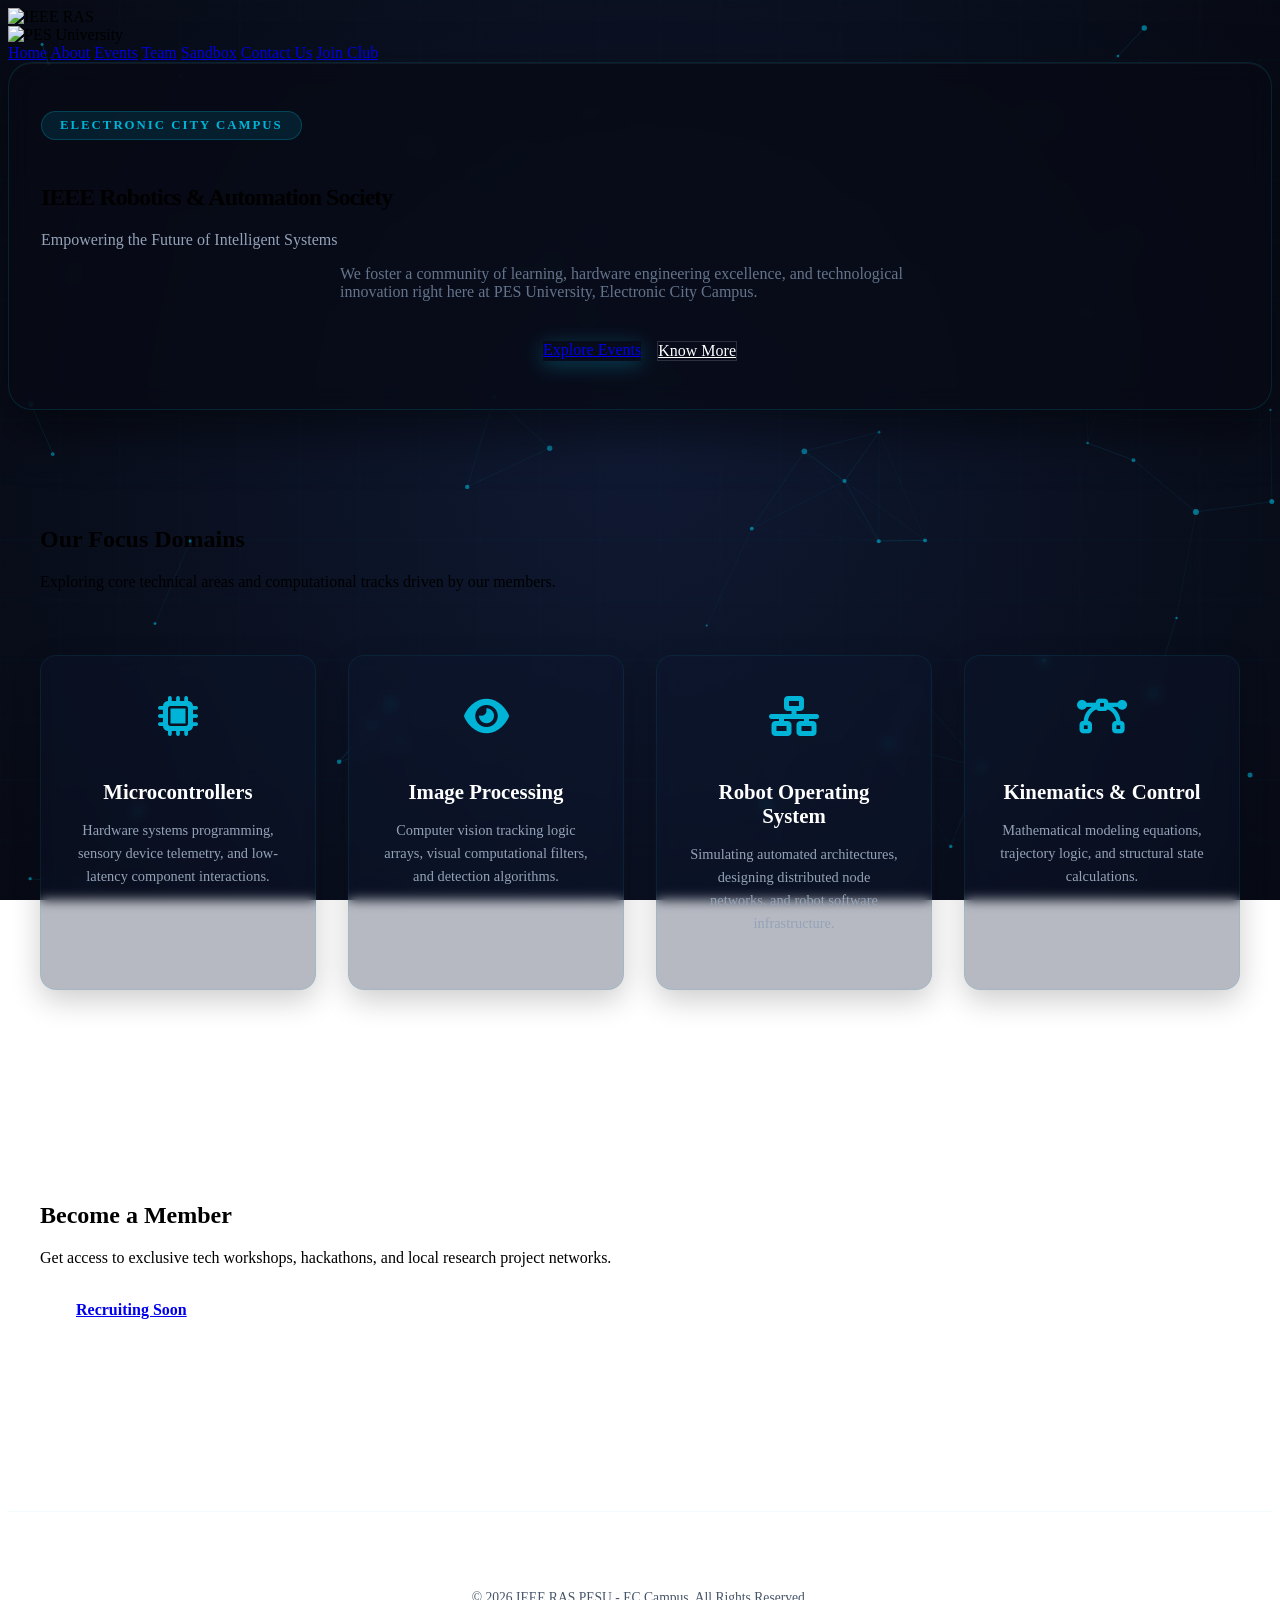
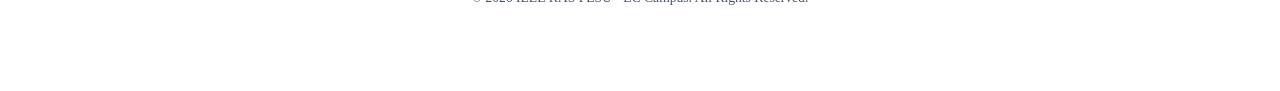
==== commit 1dd5db88: "Update email link in index.html" ====
--- a/templates/index.html
+++ b/templates/index.html
@@ -245,7 +245,7 @@
                 </li>
                 <li>
                     <div class="contact-info-icon"><i class="fa-solid fa-envelope"></i></div>
-                    <a href="mailto:ieeeras.pesu.ecc.studentchapter@gmail.com">ieeeras.pesu.ecc.studentchapter@gmail.com</a>
+                    <a href="mailto:ieee.ras.ec@pes.edu">email</a>
                 </li>
             </ul>
         </div>
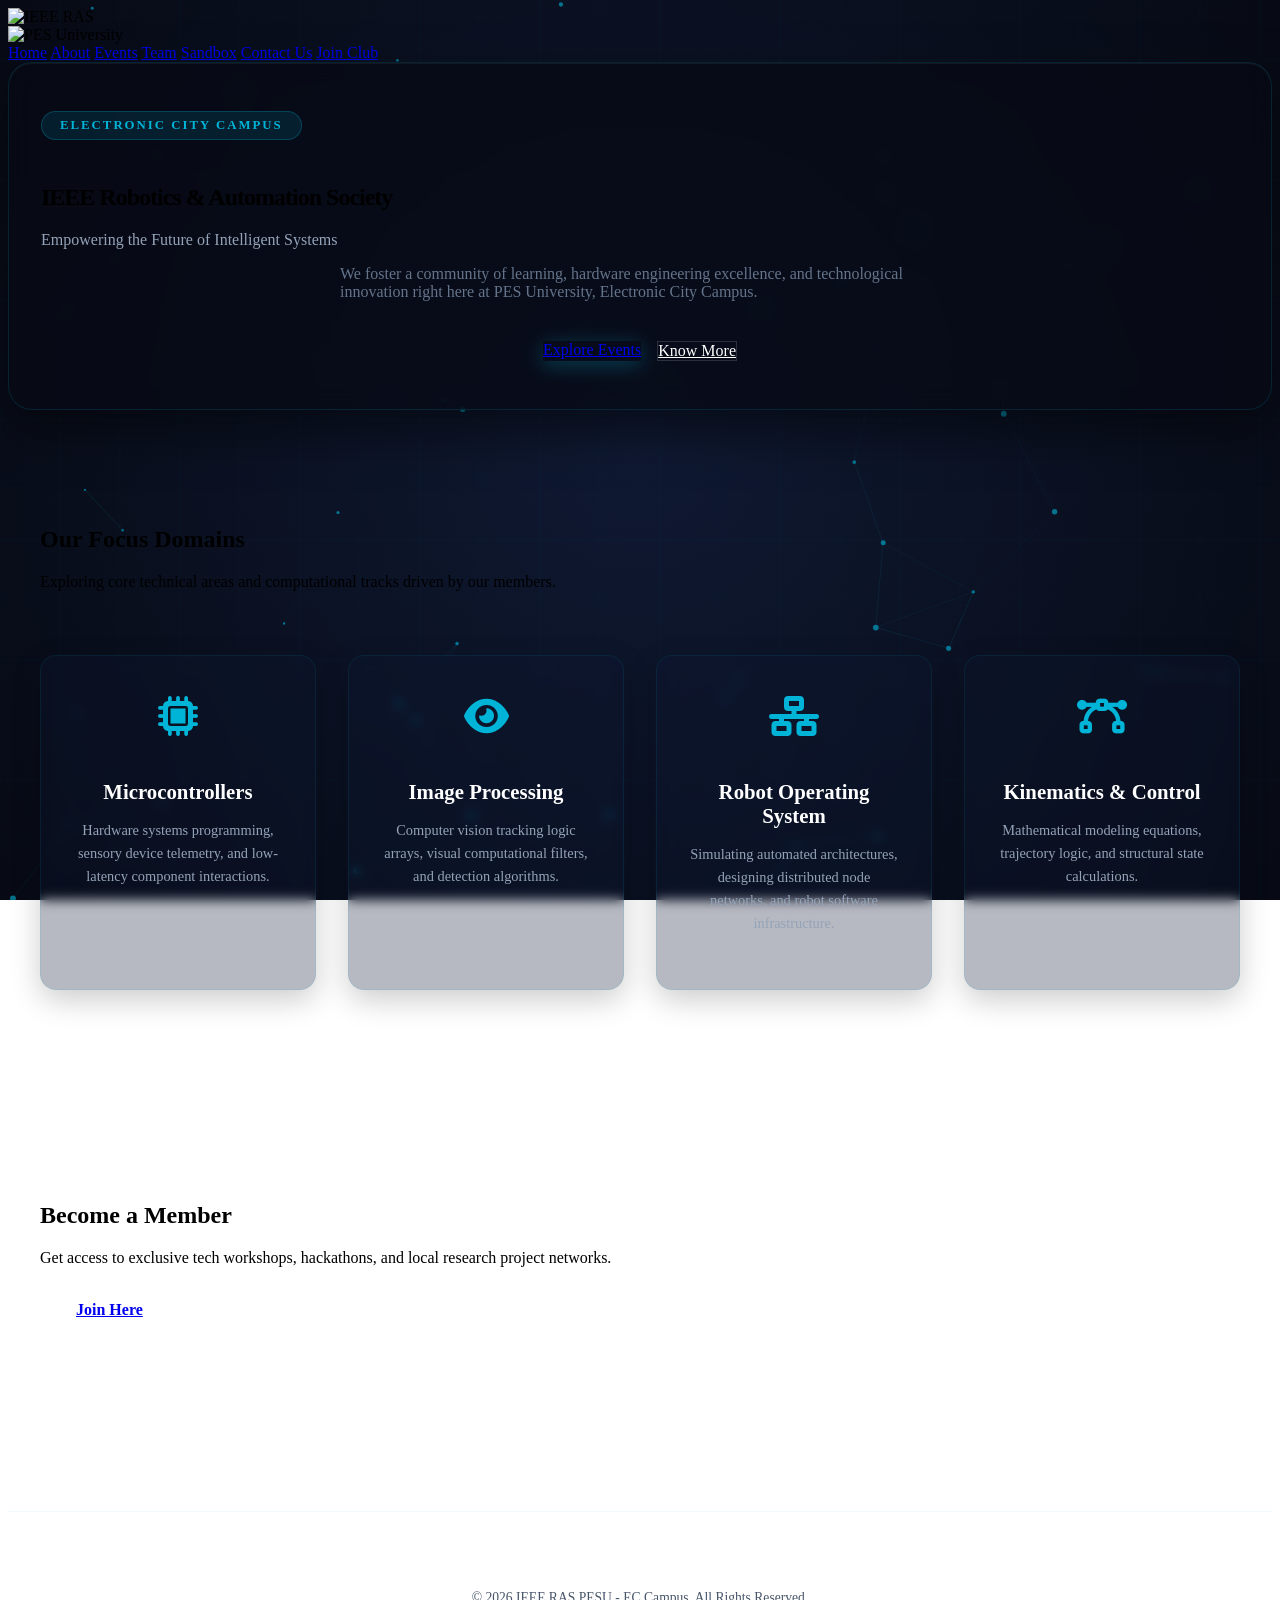
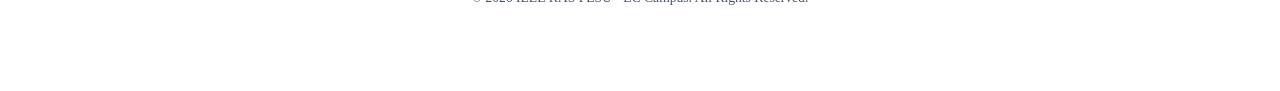
==== commit 554f828e: "Change link text from 'Recruiting Soon' to 'Join Here'" ====
--- a/templates/index.html
+++ b/templates/index.html
@@ -217,7 +217,7 @@
         <h2 class="section-title">Become a Member</h2>
         <p class="section-desc">Get access to exclusive tech workshops, hackathons, and local research project networks.</p>
         <br>
-        <a href="https://docs.google.com/forms/d/e/1FAIpQLSfCvPW05ajdeCPDAQMw1nj2JkaA1scZo531dCYA7ZhqiXmShA/viewform?usp=publish-editor" target="_blank" rel="noopener" class="btn-primary" style="padding: 14px 36px; font-weight: 700;">Recruiting Soon</a>
+        <a href="https://docs.google.com/forms/d/e/1FAIpQLSfCvPW05ajdeCPDAQMw1nj2JkaA1scZo531dCYA7ZhqiXmShA/viewform?usp=publish-editor" target="_blank" rel="noopener" class="btn-primary" style="padding: 14px 36px; font-weight: 700;">Join Here</a>
     </section>
 
     <div class="modal-overlay" id="contactModal">
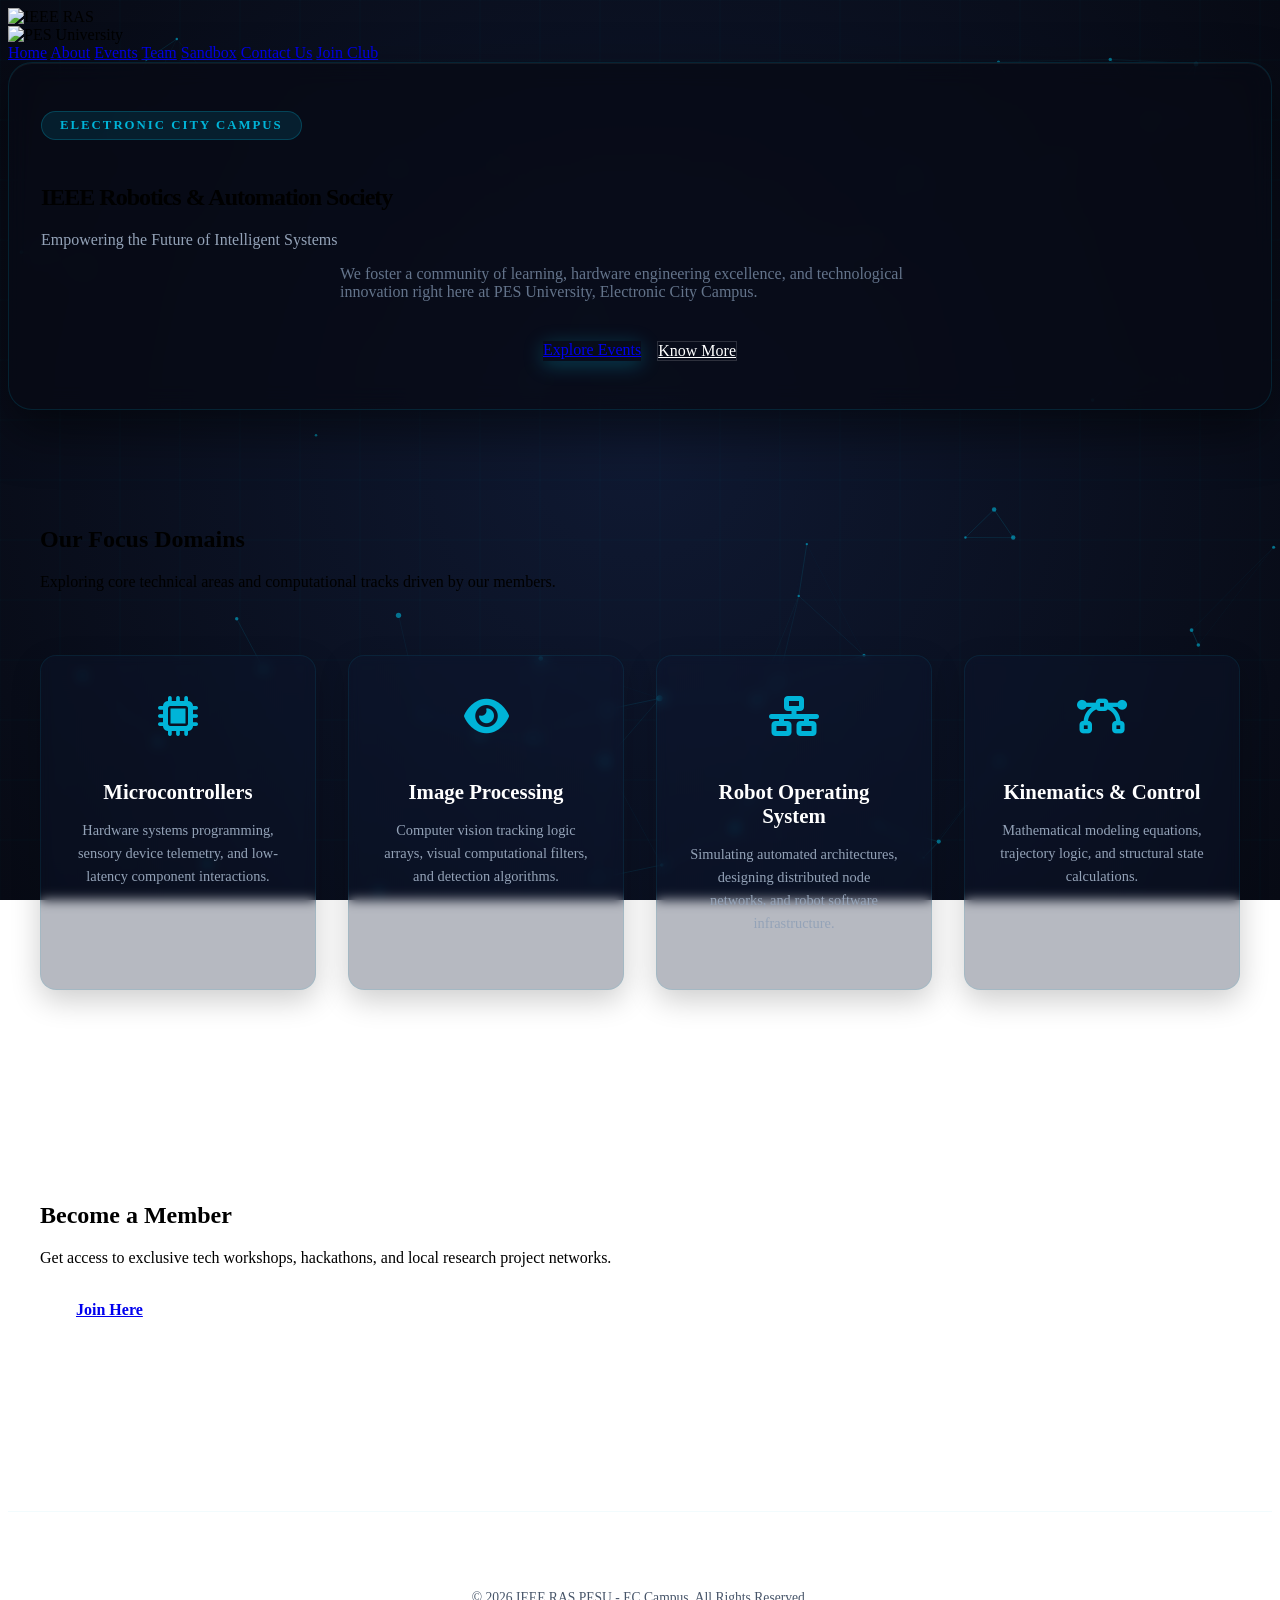
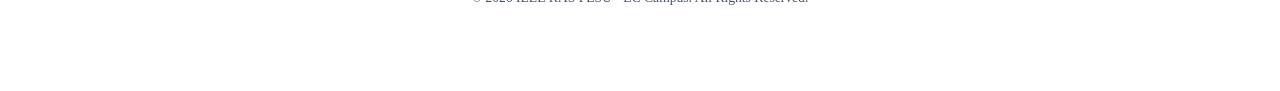
==== commit feefd3bc: "Change phone number in contact info Updated phone number link in the contact section." ====
--- a/templates/index.html
+++ b/templates/index.html
@@ -233,7 +233,7 @@
                 </li>
                 <li>
                     <div class="contact-info-icon"><i class="fa-solid fa-phone"></i></div>
-                    <a href="tel:+916363457241">+91 63634 57241</a>
+                    <a href="tel:+916363457241">+91 98453 08904‬</a>
                 </li>
                 <li>
                     <div class="contact-info-icon"><i class="fa-brands fa-instagram"></i></div>
